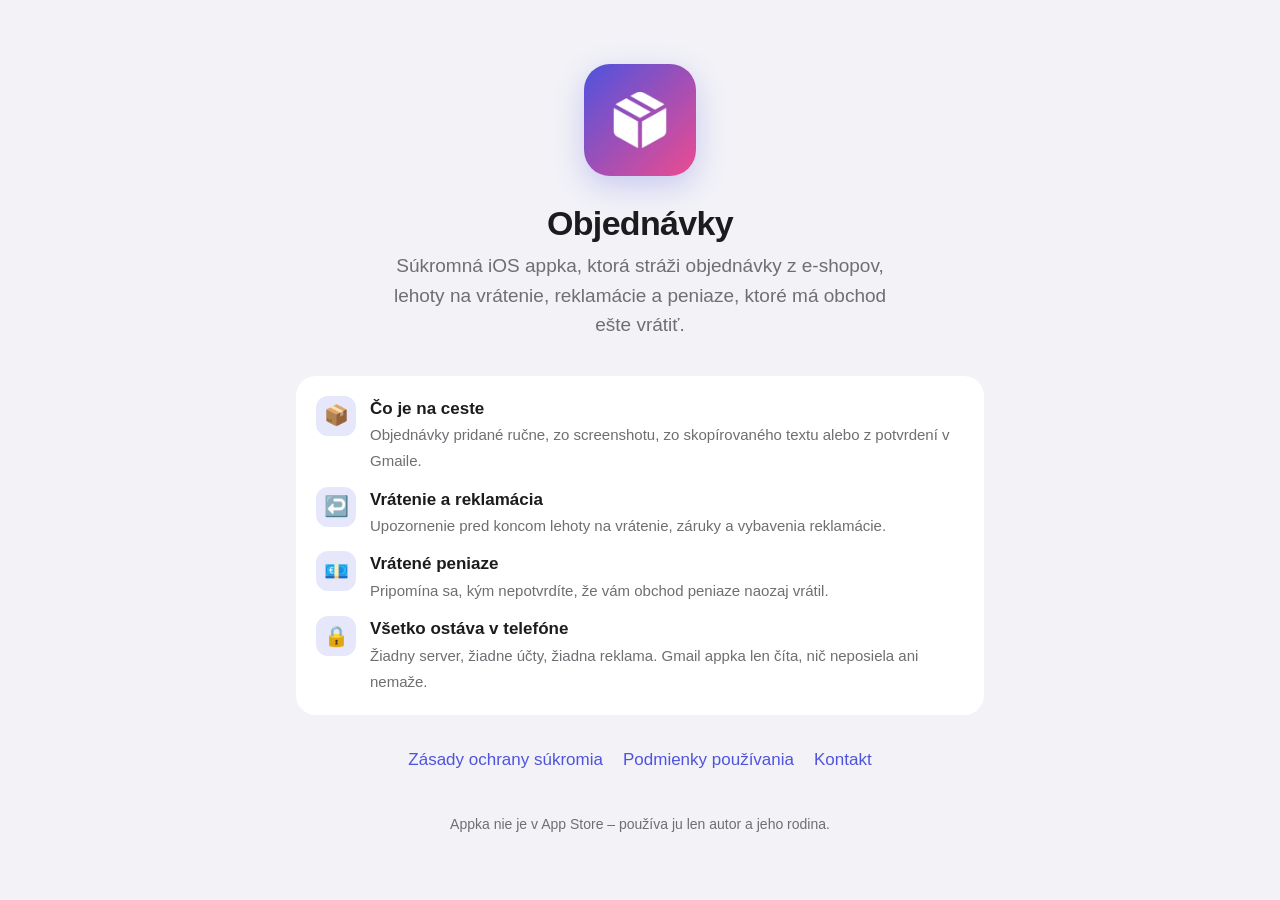
==== index.html @ bde84418 "Objednávky: home page, privacy policy and terms Co-Authored-By: Claude Opus 5.5 <noreply@anthropic.c" ====
<!doctype html>
<html lang="sk">
<head>
  <meta charset="utf-8">
  <meta name="viewport" content="width=device-width, initial-scale=1">
  <title>Objednávky – appka na objednávky, vratky a vrátené peniaze</title>
  <meta name="description" content="Súkromná iOS appka na sledovanie internetových objednávok, vrátenia tovaru, reklamácií a vrátených peňazí.">
  <link rel="icon" href="icon.png">
  <link rel="stylesheet" href="style.css">
</head>
<body>
<main>
  <header class="hero">
    <img src="icon.png" alt="Ikona appky Objednávky">
    <h1>Objednávky</h1>
    <p class="lead">Súkromná iOS appka, ktorá stráži objednávky z e-shopov, lehoty na vrátenie, reklamácie a peniaze, ktoré má obchod ešte vrátiť.</p>
  </header>

  <section class="card features">
    <div class="feature">
      <div class="dot">📦</div>
      <div><strong>Čo je na ceste</strong><span>Objednávky pridané ručne, zo screenshotu, zo skopírovaného textu alebo z potvrdení v Gmaile.</span></div>
    </div>
    <div class="feature">
      <div class="dot">↩️</div>
      <div><strong>Vrátenie a reklamácia</strong><span>Upozornenie pred koncom lehoty na vrátenie, záruky a vybavenia reklamácie.</span></div>
    </div>
    <div class="feature">
      <div class="dot">💶</div>
      <div><strong>Vrátené peniaze</strong><span>Pripomína sa, kým nepotvrdíte, že vám obchod peniaze naozaj vrátil.</span></div>
    </div>
    <div class="feature">
      <div class="dot">🔒</div>
      <div><strong>Všetko ostáva v telefóne</strong><span>Žiadny server, žiadne účty, žiadna reklama. Gmail appka len číta, nič neposiela ani nemaže.</span></div>
    </div>
  </section>

  <nav class="links">
    <a href="privacy.html">Zásady ochrany súkromia</a>
    <a href="terms.html">Podmienky používania</a>
    <a href="mailto:michal.drajna@gmail.com">Kontakt</a>
  </nav>

  <footer>Appka nie je v App Store – používa ju len autor a jeho rodina.</footer>
</main>
</body>
</html>
---- style.css ----
:root {
  --bg: #f2f2f7;
  --card: #ffffff;
  --text: #1c1c1e;
  --muted: #6e6e73;
  --accent: #4f54de;
  --line: #e5e5ea;
}

@media (prefers-color-scheme: dark) {
  :root {
    --bg: #000000;
    --card: #1c1c1e;
    --text: #f2f2f7;
    --muted: #a1a1a6;
    --accent: #9499ff;
    --line: #2c2c2e;
  }
}

* { box-sizing: border-box; }

body {
  margin: 0;
  background: var(--bg);
  color: var(--text);
  font: 17px/1.55 -apple-system, BlinkMacSystemFont, "SF Pro Text", "Segoe UI", Roboto, sans-serif;
  -webkit-font-smoothing: antialiased;
}

main {
  max-width: 720px;
  margin: 0 auto;
  padding: 40px 16px 64px;
}

header.hero {
  text-align: center;
  padding: 24px 0 8px;
}

header.hero img {
  width: 112px;
  height: 112px;
  border-radius: 26px;
  box-shadow: 0 10px 30px rgba(79, 84, 222, 0.25);
}

h1 { font-size: 34px; line-height: 1.15; margin: 20px 0 8px; letter-spacing: -0.02em; }
h2 { font-size: 22px; margin: 32px 0 8px; letter-spacing: -0.01em; }
h3 { font-size: 18px; margin: 20px 0 4px; }

p.lead { color: var(--muted); font-size: 19px; margin: 0 auto; max-width: 520px; }

.card {
  background: var(--card);
  border-radius: 20px;
  padding: 20px;
  margin-top: 16px;
}

.features { display: grid; gap: 12px; margin-top: 28px; }
.feature { display: flex; gap: 14px; align-items: flex-start; }
.feature .dot {
  flex: none;
  width: 40px; height: 40px;
  border-radius: 12px;
  display: grid; place-items: center;
  font-size: 20px;
  background: color-mix(in srgb, var(--accent) 14%, transparent);
}
.feature strong { display: block; }
.feature span { color: var(--muted); font-size: 15px; }

a { color: var(--accent); text-decoration: none; }
a:hover { text-decoration: underline; }

ul { padding-left: 22px; }
li { margin: 4px 0; }

.muted { color: var(--muted); font-size: 15px; }

nav.links { display: flex; flex-wrap: wrap; gap: 8px 20px; justify-content: center; margin-top: 32px; }

footer { margin-top: 40px; text-align: center; color: var(--muted); font-size: 14px; }

hr { border: none; border-top: 1px solid var(--line); margin: 40px 0; }

.back { display: inline-block; margin-bottom: 8px; font-size: 15px; }
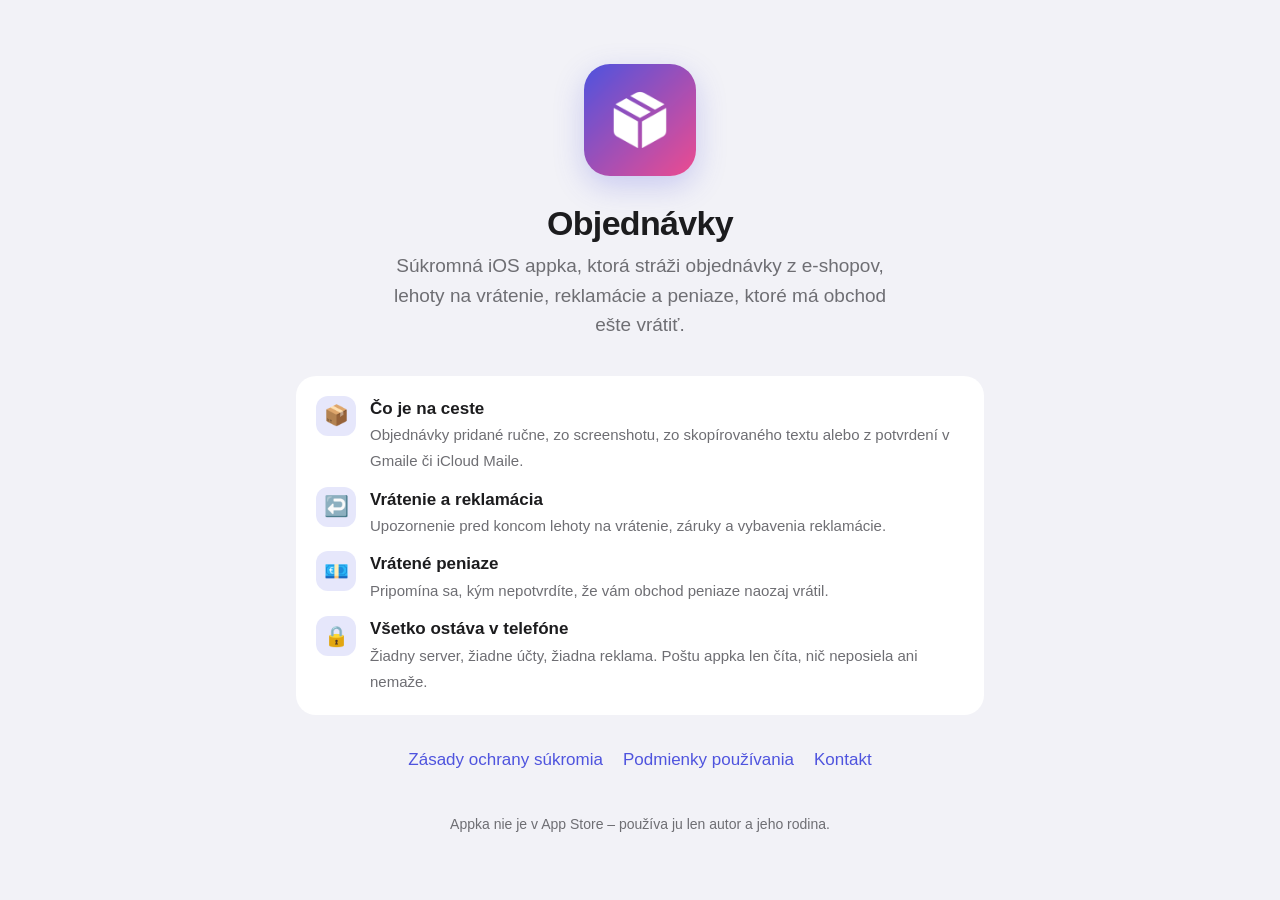
==== commit cd9c1e43: "Privacy policy: add iCloud Mail (IMAP, app-specific password) Co-Authored-By: Claude Opus 5.5 <norep" ====
--- a/index.html
+++ b/index.html
@@ -19,7 +19,7 @@
   <section class="card features">
     <div class="feature">
       <div class="dot">📦</div>
-      <div><strong>Čo je na ceste</strong><span>Objednávky pridané ručne, zo screenshotu, zo skopírovaného textu alebo z potvrdení v Gmaile.</span></div>
+      <div><strong>Čo je na ceste</strong><span>Objednávky pridané ručne, zo screenshotu, zo skopírovaného textu alebo z potvrdení v Gmaile či iCloud Maile.</span></div>
     </div>
     <div class="feature">
       <div class="dot">↩️</div>
@@ -31,7 +31,7 @@
     </div>
     <div class="feature">
       <div class="dot">🔒</div>
-      <div><strong>Všetko ostáva v telefóne</strong><span>Žiadny server, žiadne účty, žiadna reklama. Gmail appka len číta, nič neposiela ani nemaže.</span></div>
+      <div><strong>Všetko ostáva v telefóne</strong><span>Žiadny server, žiadne účty, žiadna reklama. Poštu appka len číta, nič neposiela ani nemaže.</span></div>
     </div>
   </section>
 
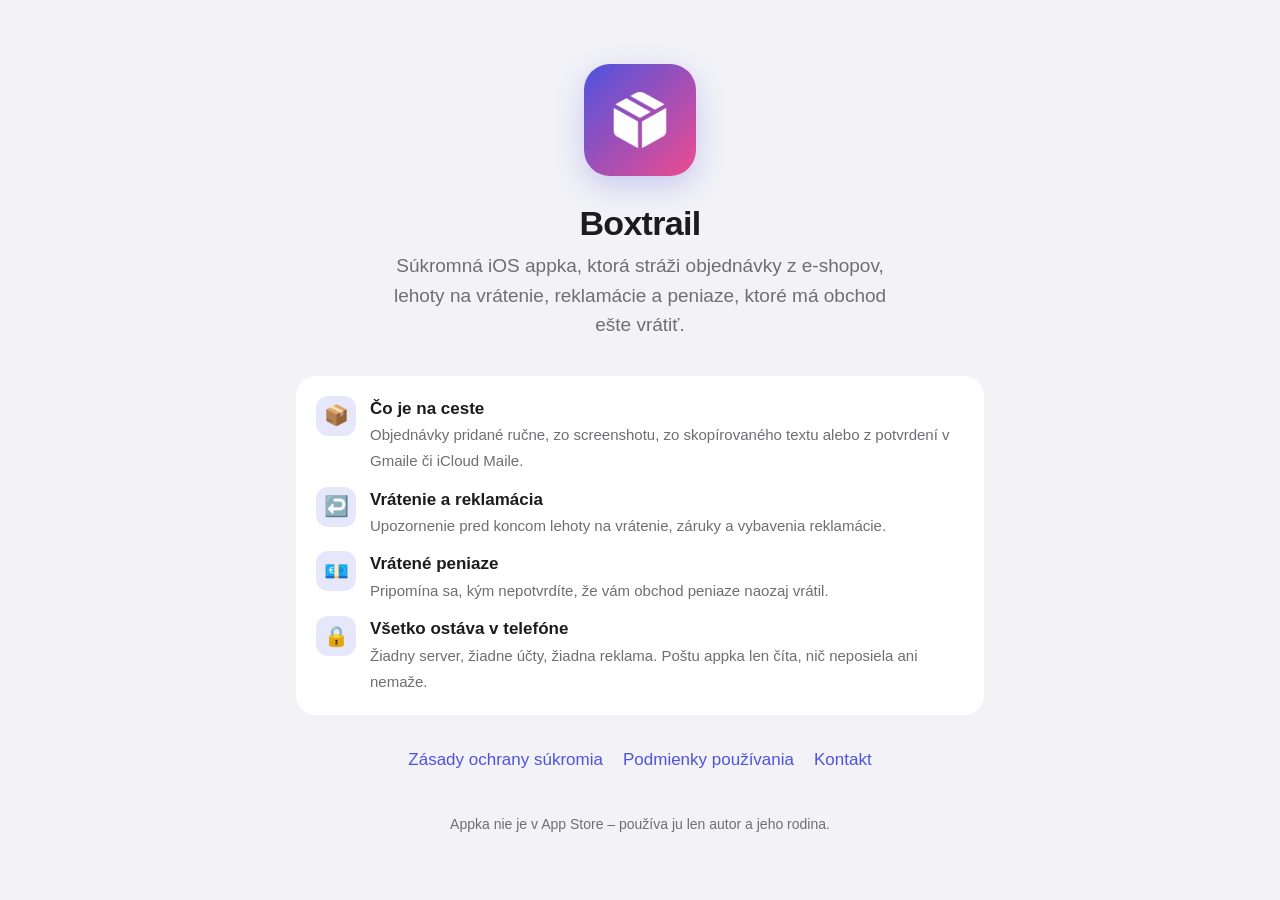
==== commit 87f00033: "Rename the app to Boxtrail Co-Authored-By: Claude Opus 5.5 <noreply@anthropic.com>" ====
--- a/index.html
+++ b/index.html
@@ -3,7 +3,7 @@
 <head>
   <meta charset="utf-8">
   <meta name="viewport" content="width=device-width, initial-scale=1">
-  <title>Objednávky – appka na objednávky, vratky a vrátené peniaze</title>
+  <title>Boxtrail – appka na objednávky, vratky a vrátené peniaze</title>
   <meta name="description" content="Súkromná iOS appka na sledovanie internetových objednávok, vrátenia tovaru, reklamácií a vrátených peňazí.">
   <link rel="icon" href="icon.png">
   <link rel="stylesheet" href="style.css">
@@ -11,8 +11,8 @@
 <body>
 <main>
   <header class="hero">
-    <img src="icon.png" alt="Ikona appky Objednávky">
-    <h1>Objednávky</h1>
+    <img src="icon.png" alt="Ikona appky Boxtrail">
+    <h1>Boxtrail</h1>
     <p class="lead">Súkromná iOS appka, ktorá stráži objednávky z e-shopov, lehoty na vrátenie, reklamácie a peniaze, ktoré má obchod ešte vrátiť.</p>
   </header>
 
